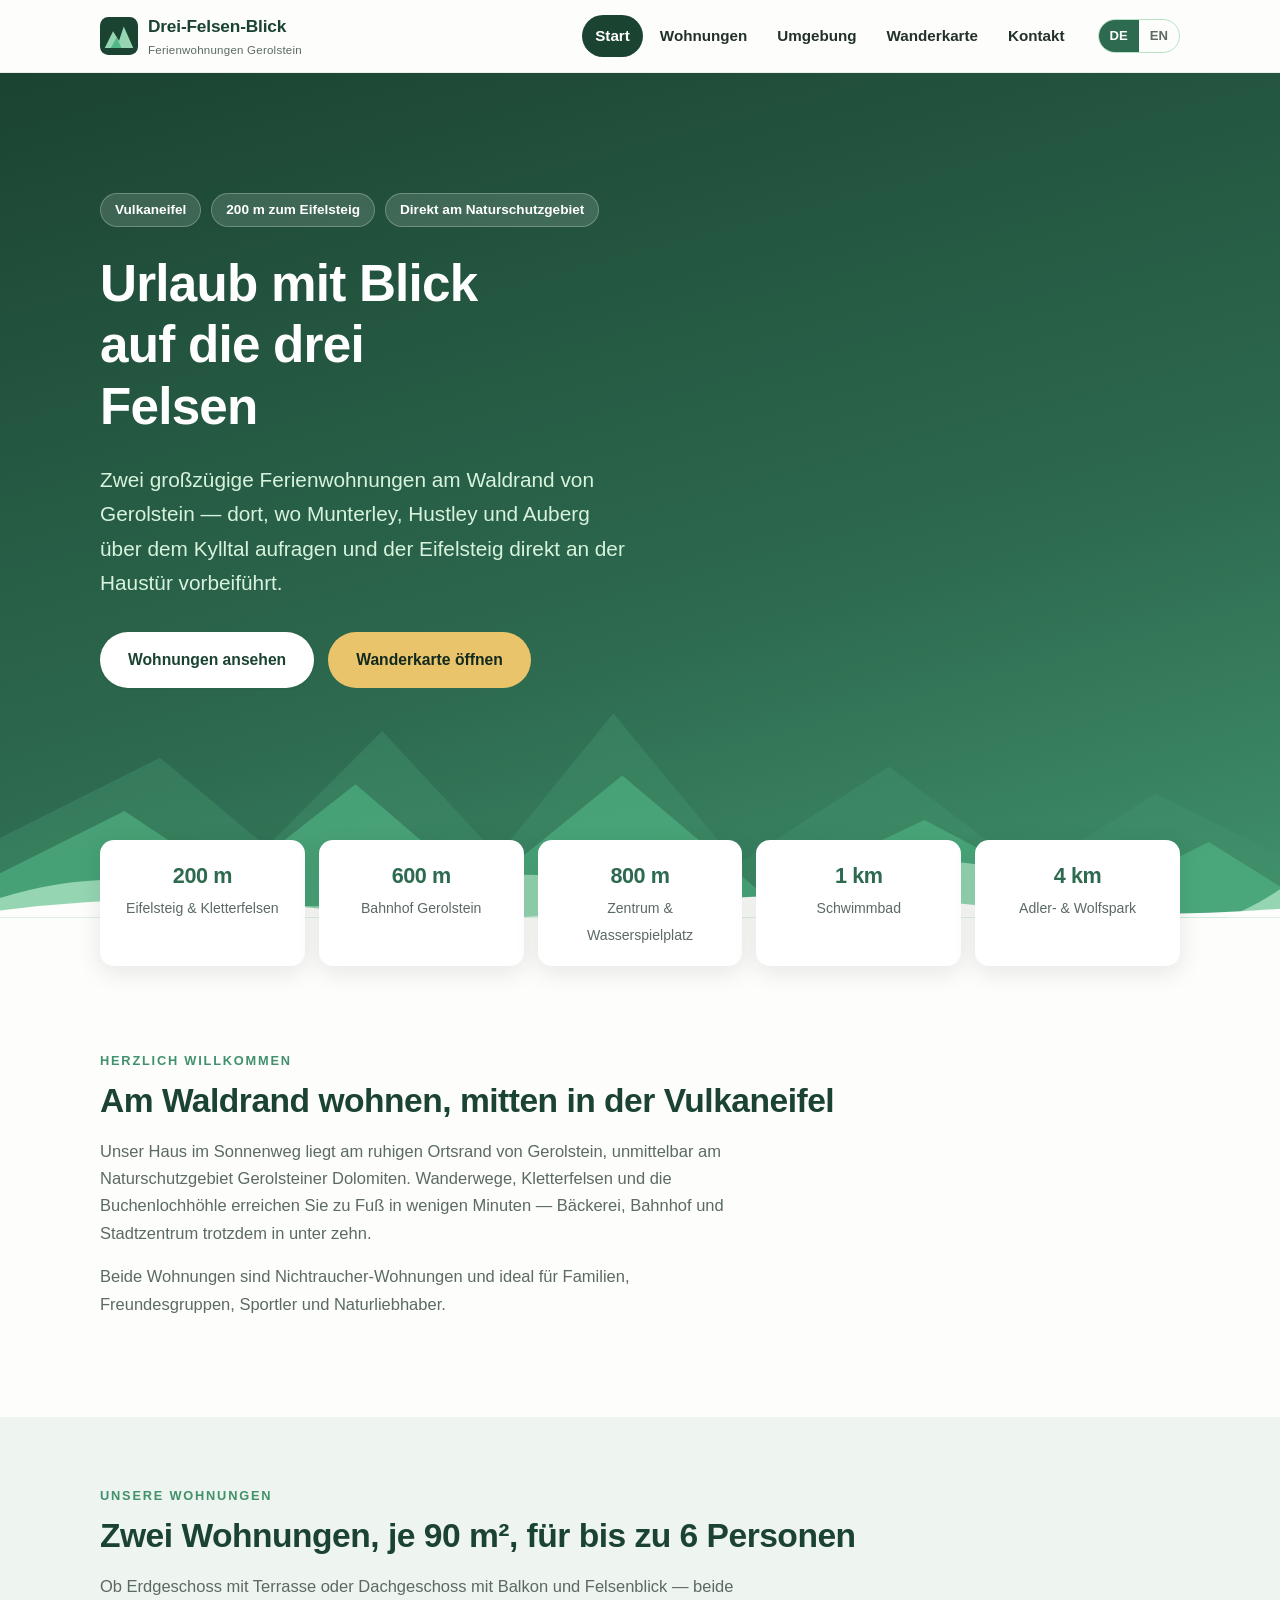
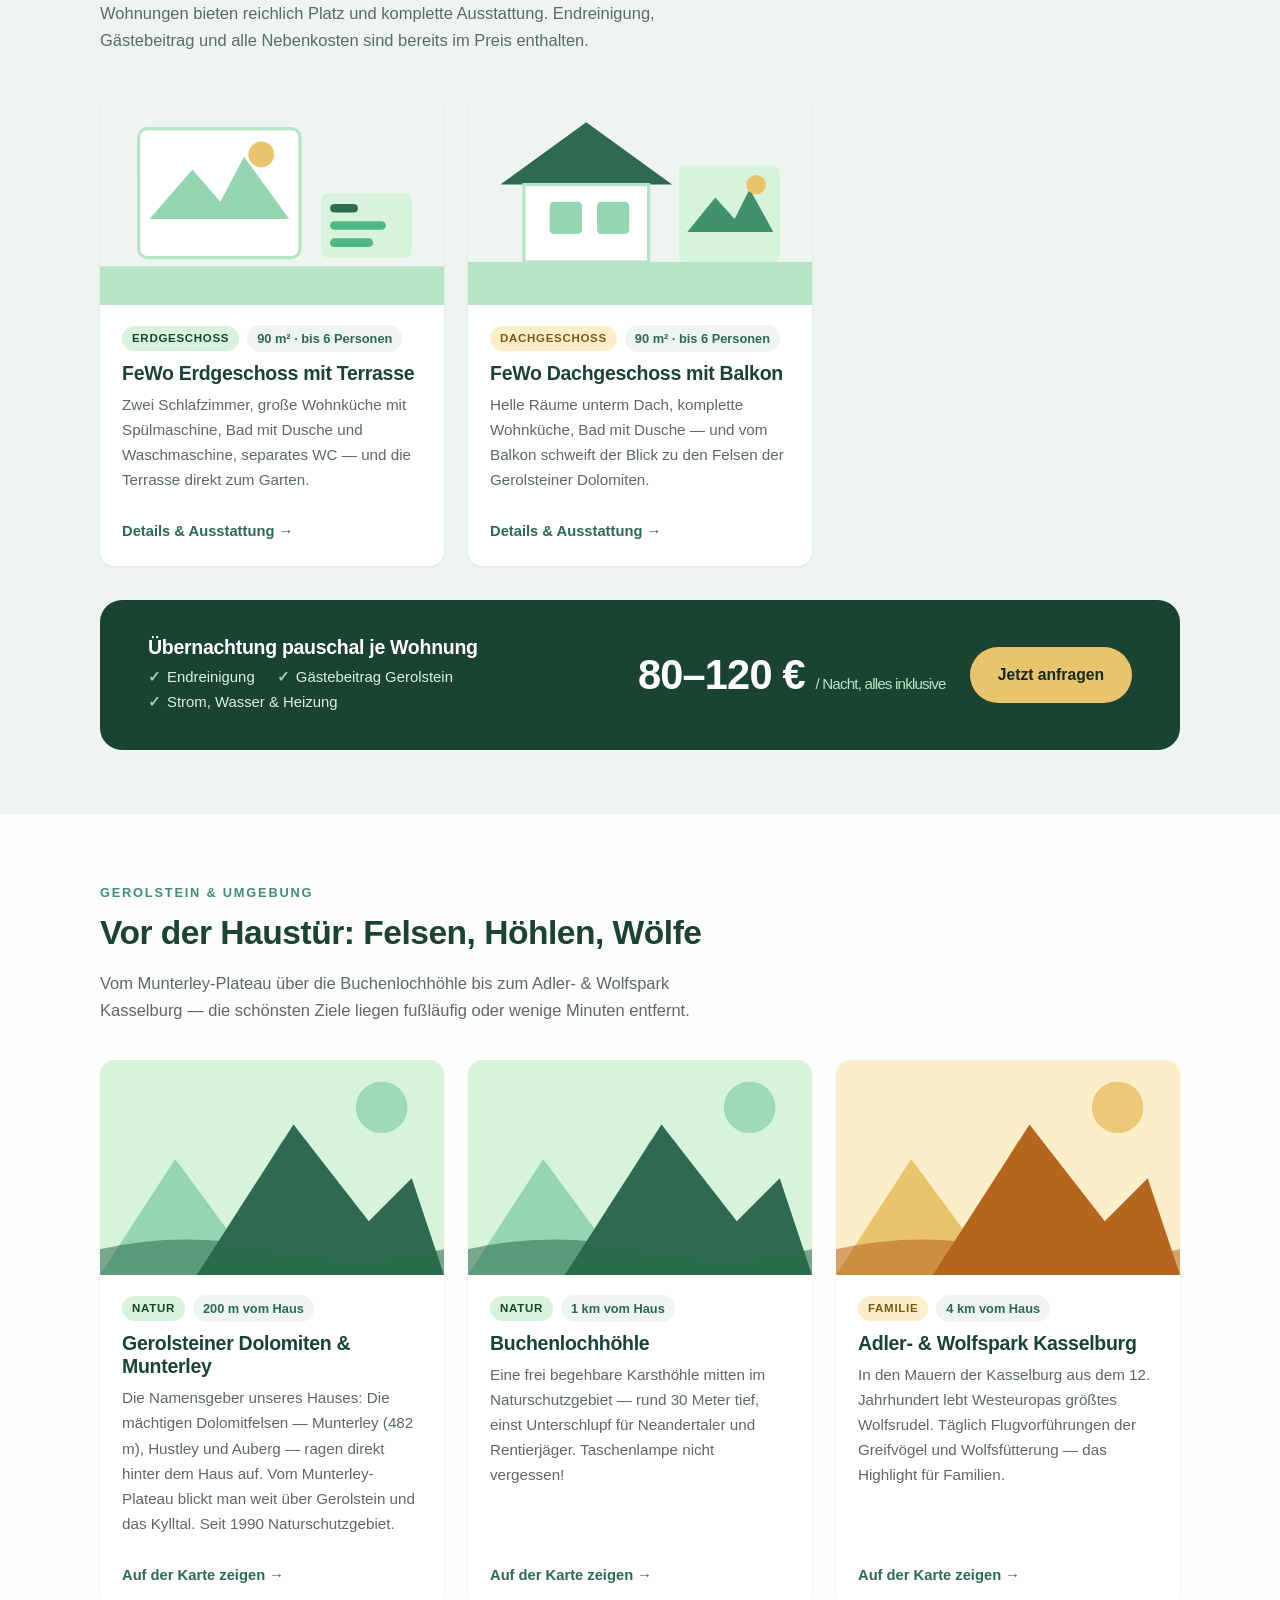
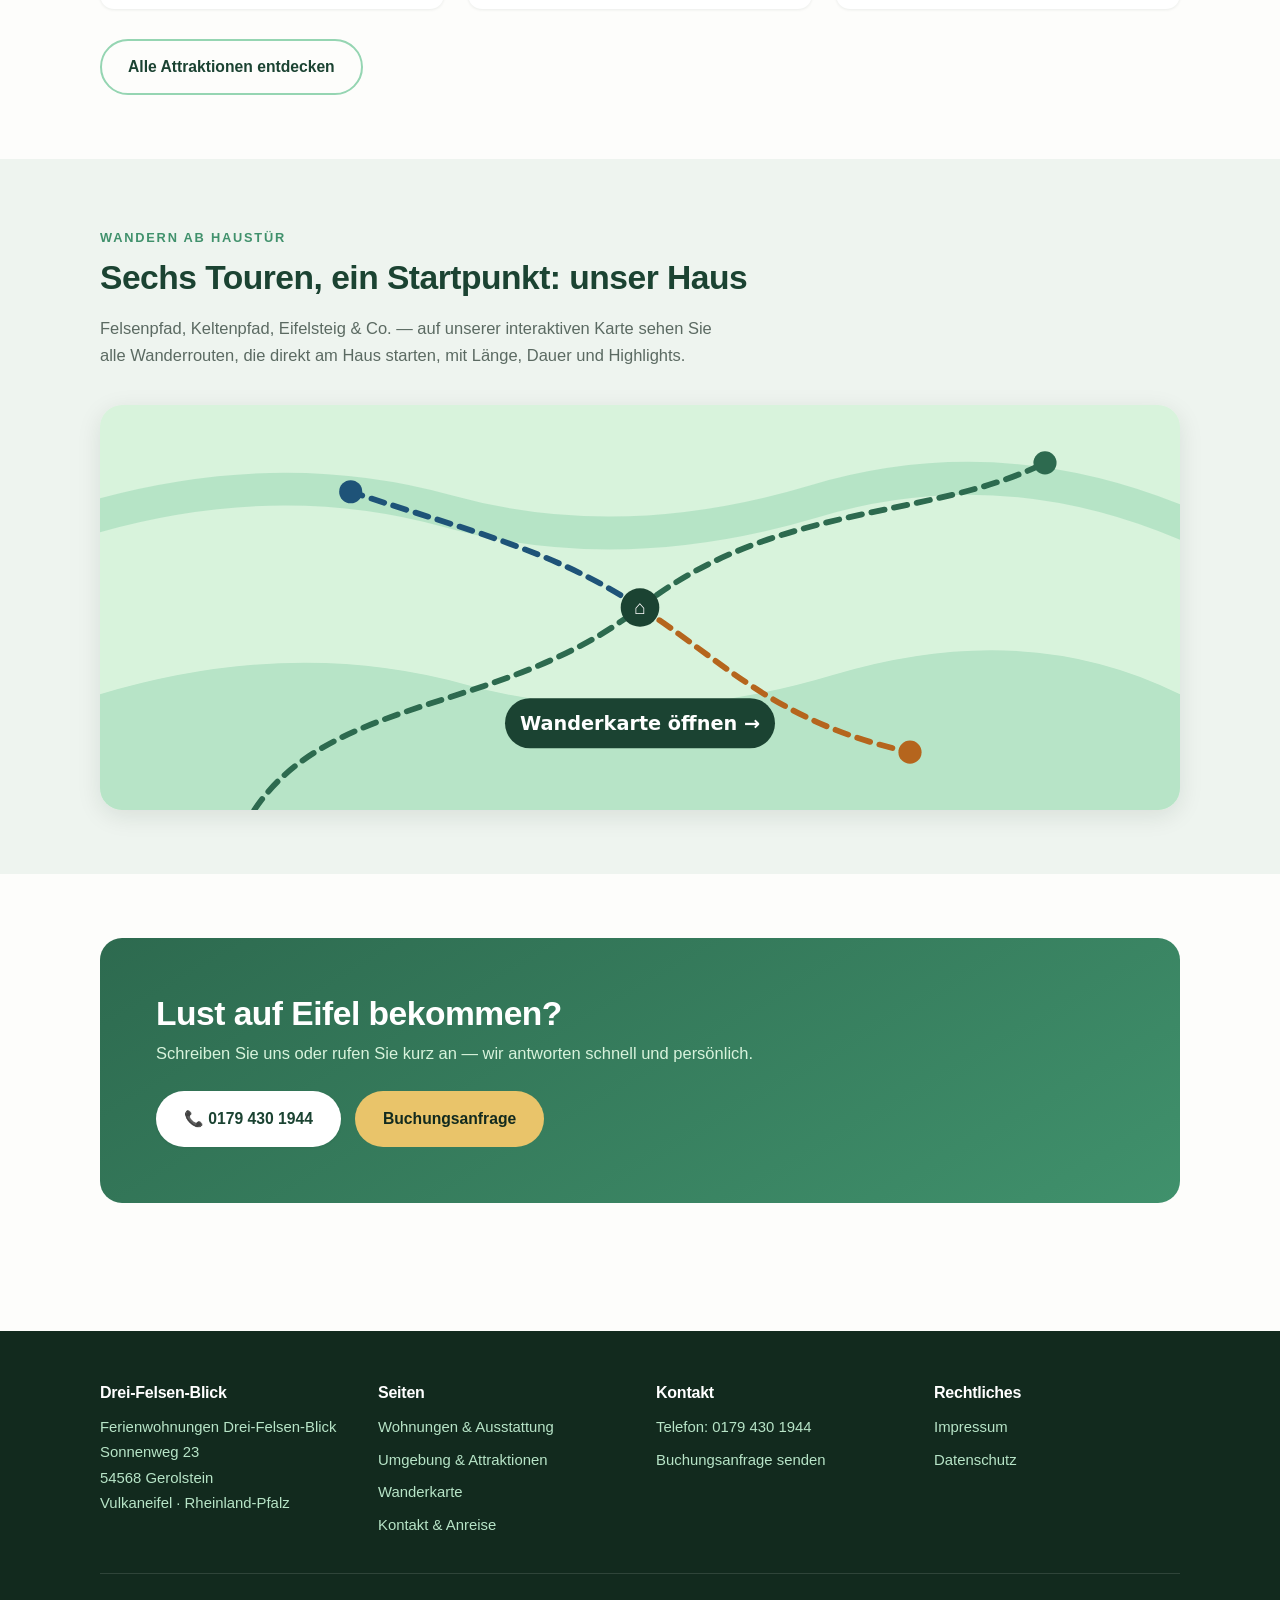
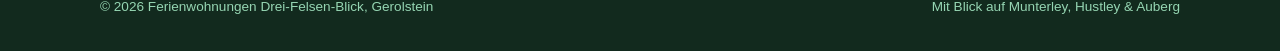
==== index.html @ bd25a384 "Redesign as bilingual green-themed static site with hiking map - Green nature design system (assets/" ====
<!DOCTYPE html>
<html lang="de">
<head>
<meta charset="utf-8">
<meta name="viewport" content="width=device-width, initial-scale=1">
<title>Drei-Felsen-Blick · Ferienwohnungen Gerolstein / Vulkaneifel</title>
<meta name="description" content="Zwei großzügige Ferienwohnungen (je 90 m², bis 6 Personen) am Waldrand von Gerolstein — direkt am Naturschutzgebiet Gerolsteiner Dolomiten, 200 m zum Eifelsteig.">
<link rel="alternate" hreflang="de" href="index.html">
<link rel="alternate" hreflang="en" href="en/index.html">
<link rel="icon" href="data:image/svg+xml,%3Csvg xmlns='http://www.w3.org/2000/svg' viewBox='0 0 32 32'%3E%3Crect width='32' height='32' rx='7' fill='%231b4332'/%3E%3Cpath d='M4 26 L11 12 L16 20 L20 8 L28 26 Z' fill='%2395d5b2'/%3E%3C/svg%3E">
<link rel="stylesheet" href="assets/css/style.css">
</head>
<body>
<a class="skip-link" href="#main">Zum Inhalt springen</a>

<header class="site-header">
  <div class="container header-inner">
    <a class="brand" href="index.html" aria-label="Drei-Felsen-Blick — Startseite">
      <svg viewBox="0 0 32 32" aria-hidden="true"><rect width="32" height="32" rx="7" fill="#1b4332"/><path d="M4 26 L11 12 L16 20 L20 8 L28 26 Z" fill="#95d5b2"/><path d="M9 26 L14 17 L18 26 Z" fill="#52b788"/></svg>
      <span>Drei-Felsen-Blick<small>Ferienwohnungen Gerolstein</small></span>
    </a>
    <button class="nav-toggle" aria-label="Menü öffnen" aria-expanded="false">
      <span></span><span></span><span></span>
    </button>
    <nav class="main-nav" aria-label="Hauptnavigation">
      <a href="index.html" class="active">Start</a>
      <a href="wohnungen.html">Wohnungen</a>
      <a href="umgebung.html">Umgebung</a>
      <a href="wanderkarte.html">Wanderkarte</a>
      <a href="kontakt.html">Kontakt</a>
    </nav>
    <div class="lang-switch" aria-label="Sprache wählen">
      <span class="current">DE</span>
      <a href="en/index.html" lang="en" hreflang="en">EN</a>
    </div>
  </div>
</header>

<main id="main">

  <!-- Hero -->
  <div class="hero">
    <div class="hero-inner">
      <div class="hero-badges">
        <span>Vulkaneifel</span>
        <span>200 m zum Eifelsteig</span>
        <span>Direkt am Naturschutzgebiet</span>
      </div>
      <h1>Urlaub mit Blick auf die drei Felsen</h1>
      <p class="tagline">Zwei großzügige Ferienwohnungen am Waldrand von Gerolstein — dort, wo Munterley, Hustley und Auberg über dem Kylltal aufragen und der Eifelsteig direkt an der Haustür vorbeiführt.</p>
      <div class="hero-cta">
        <a class="btn btn-light" href="wohnungen.html">Wohnungen ansehen</a>
        <a class="btn btn-sand" href="wanderkarte.html">Wanderkarte öffnen</a>
      </div>
    </div>
    <div class="hero-scenery" aria-hidden="true">
      <svg viewBox="0 0 1440 300" preserveAspectRatio="xMidYMax slice">
        <path d="M0 300 L0 210 L180 120 L300 220 L430 90 L560 230 L690 70 L830 240 L1000 130 L1160 250 L1300 160 L1440 230 L1440 300 Z" fill="#40916c" opacity="0.45"/>
        <path d="M0 300 L0 250 L140 180 L260 260 L400 150 L540 270 L700 140 L860 275 L1040 190 L1220 285 L1360 215 L1440 265 L1440 300 Z" fill="#52b788" opacity="0.6"/>
        <path d="M0 300 L0 278 Q120 240 240 272 T480 268 T720 275 T960 262 T1200 278 T1440 268 L1440 300 Z" fill="#95d5b2"/>
        <path d="M0 300 L0 292 Q180 268 360 290 T720 288 T1080 284 T1440 290 L1440 300 Z" fill="#fdfdfb"/>
      </svg>
    </div>
  </div>

  <!-- Entfernungen auf einen Blick -->
  <section style="padding-top:0;">
    <div class="container">
      <div class="distance-strip">
        <div class="tile"><strong>200 m</strong><span>Eifelsteig &amp; Kletterfelsen</span></div>
        <div class="tile"><strong>600 m</strong><span>Bahnhof Gerolstein</span></div>
        <div class="tile"><strong>800 m</strong><span>Zentrum &amp; Wasserspielplatz</span></div>
        <div class="tile"><strong>1 km</strong><span>Schwimmbad</span></div>
        <div class="tile"><strong>4 km</strong><span>Adler- &amp; Wolfspark</span></div>
      </div>
    </div>
  </section>

  <!-- Willkommen -->
  <section style="padding-top:16px;">
    <div class="container">
      <span class="eyebrow">Herzlich willkommen</span>
      <h2>Am Waldrand wohnen, mitten in der Vulkaneifel</h2>
      <div class="section-intro">
        <p>Unser Haus im Sonnenweg liegt am ruhigen Ortsrand von Gerolstein, unmittelbar am Naturschutzgebiet Gerolsteiner Dolomiten. Wanderwege, Kletterfelsen und die Buchenlochhöhle erreichen Sie zu Fuß in wenigen Minuten — Bäckerei, Bahnhof und Stadtzentrum trotzdem in unter zehn.</p>
        <p>Beide Wohnungen sind Nichtraucher-Wohnungen und ideal für Familien, Freundesgruppen, Sportler und Naturliebhaber.</p>
      </div>
    </div>
  </section>

  <!-- Wohnungen Teaser -->
  <section class="alt-bg">
    <div class="container">
      <span class="eyebrow">Unsere Wohnungen</span>
      <h2>Zwei Wohnungen, je 90 m², für bis zu 6 Personen</h2>
      <p class="section-intro">Ob Erdgeschoss mit Terrasse oder Dachgeschoss mit Balkon und Felsenblick — beide Wohnungen bieten reichlich Platz und komplette Ausstattung. Endreinigung, Gästebeitrag und alle Nebenkosten sind bereits im Preis enthalten.</p>
      <div class="card-grid" style="grid-template-columns:repeat(auto-fill,minmax(320px,1fr));">
        <article class="card">
          <div class="card-media">
            <svg viewBox="0 0 320 200" aria-label="Illustration: Wohnung im Erdgeschoss mit Terrasse" role="img" preserveAspectRatio="xMidYMid slice">
              <rect width="320" height="200" fill="#eef4ef"/>
              <rect x="36" y="36" width="150" height="120" rx="8" fill="#fff" stroke="#b7e4c7" stroke-width="3"/>
              <path d="M46 120 L86 74 L112 104 L134 62 L176 120 Z" fill="#95d5b2"/>
              <circle cx="150" cy="60" r="12" fill="#e9c46a"/>
              <rect x="206" y="96" width="84" height="60" rx="6" fill="#d8f3dc"/>
              <rect x="214" y="106" width="26" height="8" rx="4" fill="#2d6a4f"/>
              <rect x="214" y="122" width="52" height="8" rx="4" fill="#52b788"/>
              <rect x="214" y="138" width="40" height="8" rx="4" fill="#52b788"/>
              <rect x="0" y="164" width="320" height="36" fill="#b7e4c7"/>
            </svg>
          </div>
          <div class="card-body">
            <div class="card-meta"><span class="badge natur">Erdgeschoss</span><span class="distance-tag">90 m² · bis 6 Personen</span></div>
            <h3>FeWo Erdgeschoss mit Terrasse</h3>
            <p>Zwei Schlafzimmer, große Wohnküche mit Spülmaschine, Bad mit Dusche und Waschmaschine, separates WC — und die Terrasse direkt zum Garten.</p>
            <a class="card-link" href="wohnungen.html#erdgeschoss">Details &amp; Ausstattung</a>
          </div>
        </article>
        <article class="card">
          <div class="card-media">
            <svg viewBox="0 0 320 200" aria-label="Illustration: Wohnung im Dachgeschoss mit Balkon" role="img" preserveAspectRatio="xMidYMid slice">
              <rect width="320" height="200" fill="#eef4ef"/>
              <path d="M30 88 L110 30 L190 88 Z" fill="#2d6a4f"/>
              <rect x="52" y="88" width="116" height="72" fill="#fff" stroke="#b7e4c7" stroke-width="3"/>
              <rect x="76" y="104" width="30" height="30" rx="4" fill="#95d5b2"/>
              <rect x="120" y="104" width="30" height="30" rx="4" fill="#95d5b2"/>
              <rect x="196" y="70" width="94" height="90" rx="6" fill="#d8f3dc"/>
              <path d="M204 132 L230 100 L248 120 L262 92 L284 132 Z" fill="#40916c"/>
              <circle cx="268" cy="88" r="9" fill="#e9c46a"/>
              <rect x="0" y="160" width="320" height="40" fill="#b7e4c7"/>
            </svg>
          </div>
          <div class="card-body">
            <div class="card-meta"><span class="badge familie">Dachgeschoss</span><span class="distance-tag">90 m² · bis 6 Personen</span></div>
            <h3>FeWo Dachgeschoss mit Balkon</h3>
            <p>Helle Räume unterm Dach, komplette Wohnküche, Bad mit Dusche — und vom Balkon schweift der Blick zu den Felsen der Gerolsteiner Dolomiten.</p>
            <a class="card-link" href="wohnungen.html#dachgeschoss">Details &amp; Ausstattung</a>
          </div>
        </article>
      </div>
      <div style="margin-top:34px;">
        <div class="price-box">
          <div>
            <h3>Übernachtung pauschal je Wohnung</h3>
            <ul>
              <li>Endreinigung</li>
              <li>Gästebeitrag Gerolstein</li>
              <li>Strom, Wasser &amp; Heizung</li>
            </ul>
          </div>
          <div class="price">80–120&nbsp;€ <small>/ Nacht, alles inklusive</small></div>
          <a class="btn btn-sand" href="kontakt.html">Jetzt anfragen</a>
        </div>
      </div>
    </div>
  </section>

  <!-- Attraktionen Teaser -->
  <section>
    <div class="container">
      <span class="eyebrow">Gerolstein &amp; Umgebung</span>
      <h2>Vor der Haustür: Felsen, Höhlen, Wölfe</h2>
      <p class="section-intro">Vom Munterley-Plateau über die Buchenlochhöhle bis zum Adler- &amp; Wolfspark Kasselburg — die schönsten Ziele liegen fußläufig oder wenige Minuten entfernt.</p>
      <div id="attraction-teaser"></div>
      <div style="margin-top:30px;">
        <a class="btn btn-outline" href="umgebung.html">Alle Attraktionen entdecken</a>
      </div>
    </div>
  </section>

  <!-- Wanderkarten Teaser -->
  <section class="alt-bg">
    <div class="container">
      <span class="eyebrow">Wandern ab Haustür</span>
      <h2>Sechs Touren, ein Startpunkt: unser Haus</h2>
      <p class="section-intro">Felsenpfad, Keltenpfad, Eifelsteig &amp; Co. — auf unserer interaktiven Karte sehen Sie alle Wanderrouten, die direkt am Haus starten, mit Länge, Dauer und Highlights.</p>
      <a class="map-teaser" href="wanderkarte.html" aria-label="Interaktive Wanderkarte öffnen">
        <svg viewBox="0 0 1120 420" role="img" aria-label="Stilisierte Wanderkarte" preserveAspectRatio="xMidYMid slice">
          <rect width="1120" height="420" fill="#d8f3dc"/>
          <path d="M0 300 Q200 240 380 290 T760 280 T1120 300 L1120 420 L0 420 Z" fill="#b7e4c7"/>
          <path d="M-20 120 Q180 60 360 110 T740 100 T1140 130" fill="none" stroke="#95d5b2" stroke-width="34" opacity="0.5"/>
          <path d="M160 420 C 240 300, 420 320, 560 210 S 860 120, 980 60" fill="none" stroke="#2d6a4f" stroke-width="6" stroke-dasharray="14 10" stroke-linecap="round"/>
          <path d="M560 210 C 640 260, 700 330, 840 360" fill="none" stroke="#b5651d" stroke-width="6" stroke-dasharray="14 10" stroke-linecap="round"/>
          <path d="M560 210 C 470 150, 380 130, 260 90" fill="none" stroke="#1e5378" stroke-width="6" stroke-dasharray="14 10" stroke-linecap="round"/>
          <circle cx="560" cy="210" r="20" fill="#1b4332"/>
          <text x="560" y="217" text-anchor="middle" font-size="20" fill="#fff">⌂</text>
          <circle cx="980" cy="60" r="12" fill="#2d6a4f"/>
          <circle cx="840" cy="360" r="12" fill="#b5651d"/>
          <circle cx="260" cy="90" r="12" fill="#1e5378"/>
          <g transform="translate(560,330)">
            <rect x="-140" y="-26" width="280" height="52" rx="26" fill="#1b4332"/>
            <text x="0" y="7" text-anchor="middle" font-size="20" font-weight="700" fill="#fff" font-family="system-ui, sans-serif">Wanderkarte öffnen →</text>
          </g>
        </svg>
      </a>
    </div>
  </section>

  <!-- Kontakt CTA -->
  <section>
    <div class="container">
      <div class="cta-band">
        <div>
          <h2>Lust auf Eifel bekommen?</h2>
          <p>Schreiben Sie uns oder rufen Sie kurz an — wir antworten schnell und persönlich.</p>
        </div>
        <div style="display:flex;gap:14px;flex-wrap:wrap;">
          <a class="btn btn-light" href="tel:+491794301944">📞 0179 430 1944</a>
          <a class="btn btn-sand" href="kontakt.html">Buchungsanfrage</a>
        </div>
      </div>
    </div>
  </section>

</main>

<footer class="site-footer">
  <div class="container">
    <div class="footer-grid">
      <div>
        <h4>Drei-Felsen-Blick</h4>
        <address>
          Ferienwohnungen Drei-Felsen-Blick<br>
          Sonnenweg 23<br>
          54568 Gerolstein<br>
          Vulkaneifel · Rheinland-Pfalz
        </address>
      </div>
      <div>
        <h4>Seiten</h4>
        <ul>
          <li><a href="wohnungen.html">Wohnungen &amp; Ausstattung</a></li>
          <li><a href="umgebung.html">Umgebung &amp; Attraktionen</a></li>
          <li><a href="wanderkarte.html">Wanderkarte</a></li>
          <li><a href="kontakt.html">Kontakt &amp; Anreise</a></li>
        </ul>
      </div>
      <div>
        <h4>Kontakt</h4>
        <ul>
          <li><a href="tel:+491794301944">Telefon: 0179 430 1944</a></li>
          <li><a href="kontakt.html">Buchungsanfrage senden</a></li>
        </ul>
      </div>
      <div>
        <h4>Rechtliches</h4>
        <ul>
          <li><a href="impressum.html">Impressum</a></li>
          <li><a href="datenschutz.html">Datenschutz</a></li>
        </ul>
      </div>
    </div>
    <div class="footer-bottom">
      <span>© <span data-year>2026</span> Ferienwohnungen Drei-Felsen-Blick, Gerolstein</span>
      <span>Mit Blick auf Munterley, Hustley &amp; Auberg</span>
    </div>
  </div>
</footer>

<script src="assets/js/data.js"></script>
<script src="assets/js/main.js"></script>
<script>
  renderAttractions("attraction-teaser", "wanderkarte.html", ["dolomiten", "kasselburg", "buchenloch"], false);
</script>
</body>
</html>
---- assets/css/style.css ----
/* ==========================================================================
   Drei-Felsen-Blick — Design System
   Green nature theme · no external fonts · mobile-first
   ========================================================================== */

:root {
  /* Farbwelt */
  --forest-950: #122a1e;
  --forest-900: #1b4332;
  --forest-700: #2d6a4f;
  --forest-600: #40916c;
  --forest-500: #52b788;
  --forest-300: #95d5b2;
  --forest-200: #b7e4c7;
  --forest-100: #d8f3dc;
  --sage-50:   #f3f7f4;
  --sage-100:  #eef4ef;
  --sand-400:  #e9c46a;
  --sand-500:  #d4a941;
  --stone-700: #4a5450;
  --stone-500: #6b7671;
  --paper:     #fdfdfb;

  --text:       #22312a;
  --text-muted: #5b6a62;

  --font-sans: -apple-system, BlinkMacSystemFont, "Segoe UI", Roboto,
               "Helvetica Neue", Arial, sans-serif;

  --radius-s: 8px;
  --radius-m: 14px;
  --radius-l: 22px;

  --shadow-s: 0 1px 3px rgba(18, 42, 30, 0.08);
  --shadow-m: 0 6px 24px rgba(18, 42, 30, 0.10);
  --shadow-l: 0 16px 48px rgba(18, 42, 30, 0.16);

  --container: 1120px;
  --header-h: 72px;
}

/* --------------------------------------------------------------------------
   Reset & Basis
   -------------------------------------------------------------------------- */
*, *::before, *::after { box-sizing: border-box; }

html { scroll-behavior: smooth; scroll-padding-top: calc(var(--header-h) + 16px); }

body {
  margin: 0;
  font-family: var(--font-sans);
  font-size: 16.5px;
  line-height: 1.65;
  color: var(--text);
  background: var(--paper);
  -webkit-font-smoothing: antialiased;
}

img, svg { max-width: 100%; display: block; }

h1, h2, h3, h4 {
  line-height: 1.2;
  color: var(--forest-900);
  margin: 0 0 0.5em;
  letter-spacing: -0.015em;
}
h1 { font-size: clamp(2rem, 5vw, 3.2rem); }
h2 { font-size: clamp(1.5rem, 3.4vw, 2.1rem); }
h3 { font-size: 1.22rem; }

p { margin: 0 0 1em; }
a { color: var(--forest-700); }
a:hover { color: var(--forest-600); }

.container {
  max-width: var(--container);
  margin: 0 auto;
  padding: 0 20px;
}

section { padding: 64px 0; }

.section-intro {
  max-width: 640px;
  color: var(--text-muted);
  margin-bottom: 2.2rem;
}

.eyebrow {
  display: inline-block;
  font-size: 0.8rem;
  font-weight: 700;
  letter-spacing: 0.14em;
  text-transform: uppercase;
  color: var(--forest-600);
  margin-bottom: 0.6rem;
}

.alt-bg { background: var(--sage-100); }

/* --------------------------------------------------------------------------
   Header & Navigation
   -------------------------------------------------------------------------- */
.site-header {
  position: sticky;
  top: 0;
  z-index: 1100;
  background: rgba(253, 253, 251, 0.92);
  backdrop-filter: blur(10px);
  border-bottom: 1px solid rgba(27, 67, 50, 0.08);
}

.header-inner {
  height: var(--header-h);
  display: flex;
  align-items: center;
  gap: 20px;
}

.brand {
  display: flex;
  align-items: center;
  gap: 10px;
  text-decoration: none;
  color: var(--forest-900);
  font-weight: 800;
  font-size: 1.08rem;
  letter-spacing: -0.01em;
  margin-right: auto;
  white-space: nowrap;
}
.brand svg { width: 38px; height: 38px; flex: none; }
.brand small {
  display: block;
  font-weight: 500;
  font-size: 0.72rem;
  color: var(--text-muted);
  letter-spacing: 0.02em;
}

.main-nav { display: flex; align-items: center; gap: 4px; }
.main-nav a {
  text-decoration: none;
  color: var(--text);
  font-weight: 600;
  font-size: 0.95rem;
  padding: 8px 13px;
  border-radius: 999px;
  transition: background 0.15s ease, color 0.15s ease;
}
.main-nav a:hover { background: var(--forest-100); color: var(--forest-900); }
.main-nav a.active { background: var(--forest-900); color: #fff; }

.lang-switch {
  display: flex;
  align-items: center;
  border: 1.5px solid var(--forest-200);
  border-radius: 999px;
  overflow: hidden;
  flex: none;
}
.lang-switch a, .lang-switch span {
  padding: 5px 11px;
  font-size: 0.82rem;
  font-weight: 700;
  text-decoration: none;
  color: var(--text-muted);
}
.lang-switch .current { background: var(--forest-700); color: #fff; }

.nav-toggle {
  display: none;
  background: none;
  border: 0;
  padding: 10px;
  cursor: pointer;
}
.nav-toggle span {
  display: block;
  width: 24px;
  height: 2.5px;
  border-radius: 2px;
  background: var(--forest-900);
  margin: 5px 0;
  transition: transform 0.2s ease, opacity 0.2s ease;
}

@media (max-width: 900px) {
  .nav-toggle { display: block; }
  .main-nav {
    position: absolute;
    top: var(--header-h);
    left: 0;
    right: 0;
    flex-direction: column;
    align-items: stretch;
    background: var(--paper);
    border-bottom: 1px solid rgba(27, 67, 50, 0.1);
    box-shadow: var(--shadow-m);
    padding: 12px 20px 18px;
    display: none;
  }
  .main-nav.open { display: flex; }
  .main-nav a { padding: 12px 14px; border-radius: var(--radius-s); }
  body.nav-open .nav-toggle span:nth-child(1) { transform: translateY(7.5px) rotate(45deg); }
  body.nav-open .nav-toggle span:nth-child(2) { opacity: 0; }
  body.nav-open .nav-toggle span:nth-child(3) { transform: translateY(-7.5px) rotate(-45deg); }
}

@media (max-width: 480px) {
  .header-inner { gap: 10px; }
  .brand small { display: none; }
}

/* --------------------------------------------------------------------------
   Buttons
   -------------------------------------------------------------------------- */
.btn {
  display: inline-flex;
  align-items: center;
  gap: 8px;
  padding: 13px 26px;
  border-radius: 999px;
  font-weight: 700;
  font-size: 0.98rem;
  text-decoration: none;
  border: 2px solid transparent;
  cursor: pointer;
  transition: transform 0.12s ease, box-shadow 0.12s ease, background 0.15s ease;
}
.btn:hover { transform: translateY(-1px); }

.btn-primary { background: var(--forest-700); color: #fff; box-shadow: var(--shadow-s); }
.btn-primary:hover { background: var(--forest-600); color: #fff; box-shadow: var(--shadow-m); }

.btn-light { background: #fff; color: var(--forest-900); box-shadow: var(--shadow-s); }
.btn-light:hover { color: var(--forest-700); box-shadow: var(--shadow-m); }

.btn-outline { border-color: var(--forest-300); color: var(--forest-900); background: transparent; }
.btn-outline:hover { background: var(--forest-100); color: var(--forest-900); }

.btn-sand { background: var(--sand-400); color: var(--forest-950); }
.btn-sand:hover { background: var(--sand-500); color: var(--forest-950); }

/* --------------------------------------------------------------------------
   Hero
   -------------------------------------------------------------------------- */
.hero {
  position: relative;
  color: #fff;
  background: linear-gradient(165deg, var(--forest-900) 0%, var(--forest-700) 62%, var(--forest-600) 100%);
  overflow: hidden;
  padding: 0;
}
.hero-inner {
  position: relative;
  z-index: 2;
  padding: clamp(64px, 10vw, 120px) 20px clamp(150px, 20vw, 230px);
  max-width: var(--container);
  margin: 0 auto;
}
.hero h1 { color: #fff; max-width: 15ch; }
.hero .tagline {
  font-size: clamp(1.05rem, 2vw, 1.3rem);
  max-width: 46ch;
  color: var(--forest-100);
  margin-bottom: 2rem;
}
.hero-cta { display: flex; flex-wrap: wrap; gap: 14px; }
.hero-scenery {
  position: absolute;
  inset: auto 0 0 0;
  z-index: 1;
  pointer-events: none;
}
.hero-scenery svg { width: 100%; height: auto; display: block; }

.hero-badges {
  display: flex;
  flex-wrap: wrap;
  gap: 10px;
  margin-bottom: 1.6rem;
}
.hero-badges span {
  background: rgba(255, 255, 255, 0.14);
  border: 1px solid rgba(255, 255, 255, 0.25);
  padding: 5px 14px;
  border-radius: 999px;
  font-size: 0.85rem;
  font-weight: 600;
}

/* Kompakter Seitenkopf für Unterseiten */
.page-hero {
  background: linear-gradient(160deg, var(--forest-900), var(--forest-700));
  color: #fff;
  padding: 56px 0 48px;
}
.page-hero h1 { color: #fff; margin-bottom: 0.3em; }
.page-hero p { color: var(--forest-100); max-width: 60ch; margin: 0; }

/* --------------------------------------------------------------------------
   Distanz-Leiste ("Alles in der Nähe")
   -------------------------------------------------------------------------- */
.distance-strip {
  display: grid;
  grid-template-columns: repeat(auto-fit, minmax(150px, 1fr));
  gap: 14px;
  margin-top: -78px;
  position: relative;
  z-index: 3;
}
.distance-strip .tile {
  background: #fff;
  border-radius: var(--radius-m);
  box-shadow: var(--shadow-m);
  padding: 18px 16px;
  text-align: center;
}
.distance-strip .tile strong {
  display: block;
  font-size: 1.35rem;
  color: var(--forest-700);
  letter-spacing: -0.02em;
}
.distance-strip .tile span { font-size: 0.88rem; color: var(--text-muted); }

/* --------------------------------------------------------------------------
   Karten / Grids
   -------------------------------------------------------------------------- */
.card-grid {
  display: grid;
  gap: 24px;
  grid-template-columns: repeat(auto-fill, minmax(300px, 1fr));
}

.card {
  background: #fff;
  border-radius: var(--radius-m);
  box-shadow: var(--shadow-s);
  overflow: hidden;
  display: flex;
  flex-direction: column;
  transition: transform 0.15s ease, box-shadow 0.15s ease;
}
.card:hover { transform: translateY(-3px); box-shadow: var(--shadow-m); }

.card-media { aspect-ratio: 16 / 10; position: relative; overflow: hidden; }
.card-media svg, .card-media img { width: 100%; height: 100%; object-fit: cover; }

.card-body { padding: 20px 22px 22px; display: flex; flex-direction: column; flex: 1; }
.card-body h3 { margin-bottom: 0.35em; }
.card-body p { color: var(--text-muted); font-size: 0.95rem; flex: 1; }

.card-meta {
  display: flex;
  flex-wrap: wrap;
  gap: 8px;
  margin-bottom: 10px;
  align-items: center;
}

.badge {
  display: inline-block;
  font-size: 0.72rem;
  font-weight: 700;
  letter-spacing: 0.06em;
  text-transform: uppercase;
  padding: 3px 10px;
  border-radius: 999px;
  background: var(--forest-100);
  color: var(--forest-900);
}
.badge.natur   { background: var(--forest-100); color: var(--forest-900); }
.badge.familie { background: #fdeeca; color: #7a5a12; }
.badge.kultur  { background: #e6e2f5; color: #453a78; }
.badge.aktiv   { background: #dcecf7; color: #1e5378; }

.distance-tag {
  font-size: 0.8rem;
  font-weight: 600;
  color: var(--forest-700);
  background: var(--sage-100);
  padding: 3px 10px;
  border-radius: 999px;
  white-space: nowrap;
}

.card-link {
  font-weight: 700;
  font-size: 0.92rem;
  text-decoration: none;
  margin-top: 12px;
}
.card-link::after { content: " →"; }

/* Filter-Pillen (Umgebung) */
.filter-bar { display: flex; flex-wrap: wrap; gap: 10px; margin-bottom: 28px; }
.filter-bar button {
  border: 1.5px solid var(--forest-200);
  background: #fff;
  color: var(--forest-900);
  font-weight: 600;
  font-size: 0.9rem;
  font-family: inherit;
  padding: 8px 18px;
  border-radius: 999px;
  cursor: pointer;
  transition: background 0.15s ease;
}
.filter-bar button:hover { background: var(--forest-100); }
.filter-bar button.active { background: var(--forest-900); border-color: var(--forest-900); color: #fff; }

/* --------------------------------------------------------------------------
   Wohnungen
   -------------------------------------------------------------------------- */
.apartment {
  display: grid;
  gap: 36px;
  align-items: start;
  grid-template-columns: 1fr;
}
@media (min-width: 880px) {
  .apartment { grid-template-columns: 1.05fr 0.95fr; }
  .apartment.flip > .apartment-media { order: 2; }
}
.apartment-media {
  border-radius: var(--radius-l);
  overflow: hidden;
  box-shadow: var(--shadow-m);
}
.apartment-media svg, .apartment-media img { width: 100%; height: auto; }

.facts-row { display: flex; flex-wrap: wrap; gap: 10px; margin: 14px 0 20px; }
.facts-row span {
  background: var(--sage-100);
  border-radius: 999px;
  padding: 6px 15px;
  font-size: 0.88rem;
  font-weight: 600;
  color: var(--forest-900);
}

.amenities {
  list-style: none;
  margin: 0 0 22px;
  padding: 0;
  display: grid;
  gap: 9px 20px;
  grid-template-columns: repeat(auto-fit, minmax(215px, 1fr));
}
.amenities li { display: flex; gap: 10px; align-items: baseline; font-size: 0.96rem; }
.amenities li::before {
  content: "✓";
  color: var(--forest-600);
  font-weight: 800;
  flex: none;
}

/* Preisbox */
.price-box {
  background: var(--forest-900);
  color: #fff;
  border-radius: var(--radius-l);
  padding: 36px clamp(24px, 4vw, 48px);
  display: grid;
  gap: 24px;
  align-items: center;
}
@media (min-width: 780px) { .price-box { grid-template-columns: auto 1fr auto; } }
.price-box h3 { color: #fff; margin: 0; }
.price-box .price {
  font-size: clamp(1.9rem, 4vw, 2.6rem);
  font-weight: 800;
  letter-spacing: -0.02em;
  white-space: nowrap;
}
.price-box .price small { font-size: 0.95rem; font-weight: 500; color: var(--forest-200); }
.price-box ul { margin: 6px 0 0; padding: 0; list-style: none; color: var(--forest-100); font-size: 0.93rem; }
.price-box ul li { display: inline-flex; align-items: baseline; gap: 6px; margin-right: 18px; }
.price-box ul li::before { content: "✓"; color: var(--forest-300); font-weight: 800; }

/* Galerie */
.gallery-grid {
  display: grid;
  gap: 14px;
  grid-template-columns: repeat(auto-fill, minmax(220px, 1fr));
}
.gallery-grid figure {
  margin: 0;
  border-radius: var(--radius-m);
  overflow: hidden;
  box-shadow: var(--shadow-s);
  background: #fff;
}
.gallery-grid figure > * { aspect-ratio: 4 / 3; width: 100%; object-fit: cover; }
.gallery-grid figcaption {
  aspect-ratio: auto;
  font-size: 0.82rem;
  color: var(--text-muted);
  padding: 8px 12px 10px;
}

/* --------------------------------------------------------------------------
   Wanderkarte
   -------------------------------------------------------------------------- */
.map-layout {
  display: grid;
  gap: 22px;
  grid-template-columns: 1fr;
}
@media (min-width: 1000px) {
  .map-layout { grid-template-columns: 360px 1fr; align-items: start; }
  .map-stage { position: sticky; top: calc(var(--header-h) + 16px); }
}

.map-stage {
  border-radius: var(--radius-l);
  overflow: hidden;
  box-shadow: var(--shadow-m);
  background: var(--forest-100);
}
#map { height: min(72vh, 680px); min-height: 420px; width: 100%; }

.map-note {
  font-size: 0.82rem;
  color: var(--text-muted);
  padding: 10px 16px;
  background: #fff;
  border-top: 1px solid var(--sage-100);
}

.route-list { display: flex; flex-direction: column; gap: 12px; }

.route-card {
  background: #fff;
  border: 1.5px solid transparent;
  border-radius: var(--radius-m);
  box-shadow: var(--shadow-s);
  padding: 16px 18px;
  cursor: pointer;
  transition: border-color 0.15s ease, box-shadow 0.15s ease;
}
.route-card:hover { box-shadow: var(--shadow-m); }
.route-card.active { border-color: var(--route-color, var(--forest-600)); }

.route-card-head { display: flex; align-items: center; gap: 10px; }
.route-swatch {
  width: 14px; height: 14px;
  border-radius: 4px;
  flex: none;
  background: var(--route-color, var(--forest-600));
}
.route-card-head h3 { margin: 0; font-size: 1.02rem; flex: 1; }
.route-card-head input { width: 18px; height: 18px; accent-color: var(--forest-700); cursor: pointer; }

.route-stats {
  display: flex;
  flex-wrap: wrap;
  gap: 6px 14px;
  font-size: 0.82rem;
  font-weight: 600;
  color: var(--text-muted);
  margin: 8px 0 6px;
}
.route-card p { font-size: 0.88rem; color: var(--text-muted); margin: 0; }
.route-card .route-gpx { font-size: 0.82rem; font-weight: 700; }

.difficulty { display: inline-block; padding: 1px 9px; border-radius: 999px; font-size: 0.75rem; }
.difficulty.leicht  { background: var(--forest-100); color: var(--forest-900); }
.difficulty.mittel  { background: #fdeeca; color: #7a5a12; }

/* Marker-Popups */
.leaflet-popup-content-wrapper { border-radius: var(--radius-s); box-shadow: var(--shadow-m); }
.leaflet-popup-content { font-family: var(--font-sans); font-size: 0.9rem; line-height: 1.5; }
.leaflet-popup-content h4 { margin: 0 0 4px; font-size: 1rem; color: var(--forest-900); }
.leaflet-popup-content .distance-tag { display: inline-block; margin-bottom: 6px; }

.house-marker {
  background: var(--forest-700);
  border: 3px solid #fff;
  border-radius: 50% 50% 50% 4px;
  box-shadow: var(--shadow-m);
}

.poi-marker {
  border-radius: 50%;
  border: 2.5px solid #fff;
  box-shadow: var(--shadow-s);
}

/* Statische Kartenvorschau (Startseite) */
.map-teaser {
  position: relative;
  border-radius: var(--radius-l);
  overflow: hidden;
  box-shadow: var(--shadow-m);
  display: block;
}
.map-teaser svg { width: 100%; height: auto; display: block; }

/* --------------------------------------------------------------------------
   Kontakt
   -------------------------------------------------------------------------- */
.contact-grid {
  display: grid;
  gap: 24px;
  grid-template-columns: repeat(auto-fit, minmax(260px, 1fr));
}
.contact-card {
  background: #fff;
  border-radius: var(--radius-m);
  box-shadow: var(--shadow-s);
  padding: 26px 26px 28px;
}
.contact-card h3 { display: flex; align-items: center; gap: 10px; }
.contact-card .big-link {
  font-size: 1.25rem;
  font-weight: 800;
  text-decoration: none;
  word-break: break-word;
}
.contact-card address { font-style: normal; color: var(--text-muted); }

/* --------------------------------------------------------------------------
   CTA-Band & Footer
   -------------------------------------------------------------------------- */
.cta-band {
  background: linear-gradient(150deg, var(--forest-700), var(--forest-600));
  color: #fff;
  border-radius: var(--radius-l);
  padding: clamp(32px, 5vw, 56px);
  display: flex;
  flex-wrap: wrap;
  align-items: center;
  justify-content: space-between;
  gap: 24px;
}
.cta-band h2 { color: #fff; margin: 0 0 6px; }
.cta-band p { color: var(--forest-100); margin: 0; }

.site-footer {
  background: var(--forest-950);
  color: var(--forest-200);
  margin-top: 64px;
  padding: 52px 0 32px;
  font-size: 0.93rem;
}
.footer-grid {
  display: grid;
  gap: 32px;
  grid-template-columns: repeat(auto-fit, minmax(220px, 1fr));
  margin-bottom: 36px;
}
.site-footer h4 { color: #fff; font-size: 1rem; margin-bottom: 0.8em; }
.site-footer a { color: var(--forest-200); text-decoration: none; }
.site-footer a:hover { color: #fff; }
.site-footer ul { list-style: none; margin: 0; padding: 0; display: grid; gap: 8px; }
.site-footer address { font-style: normal; line-height: 1.7; }
.footer-bottom {
  border-top: 1px solid rgba(255, 255, 255, 0.12);
  padding-top: 22px;
  display: flex;
  flex-wrap: wrap;
  gap: 12px;
  justify-content: space-between;
  font-size: 0.85rem;
  color: var(--forest-300);
}

/* --------------------------------------------------------------------------
   Sonstiges
   -------------------------------------------------------------------------- */
.placeholder-note {
  background: var(--forest-100);
  border-left: 4px solid var(--forest-600);
  border-radius: var(--radius-s);
  padding: 14px 18px;
  font-size: 0.9rem;
  color: var(--forest-900);
  margin: 20px 0;
}

.legal-page { max-width: 760px; }
.legal-page h2 { margin-top: 1.8em; }

.skip-link {
  position: absolute;
  left: -9999px;
  top: 0;
  background: var(--forest-900);
  color: #fff;
  padding: 10px 18px;
  z-index: 2000;
  border-radius: 0 0 var(--radius-s) 0;
}
.skip-link:focus { left: 0; color: #fff; }

@media (prefers-reduced-motion: reduce) {
  html { scroll-behavior: auto; }
  .card, .btn, .route-card { transition: none; }
}
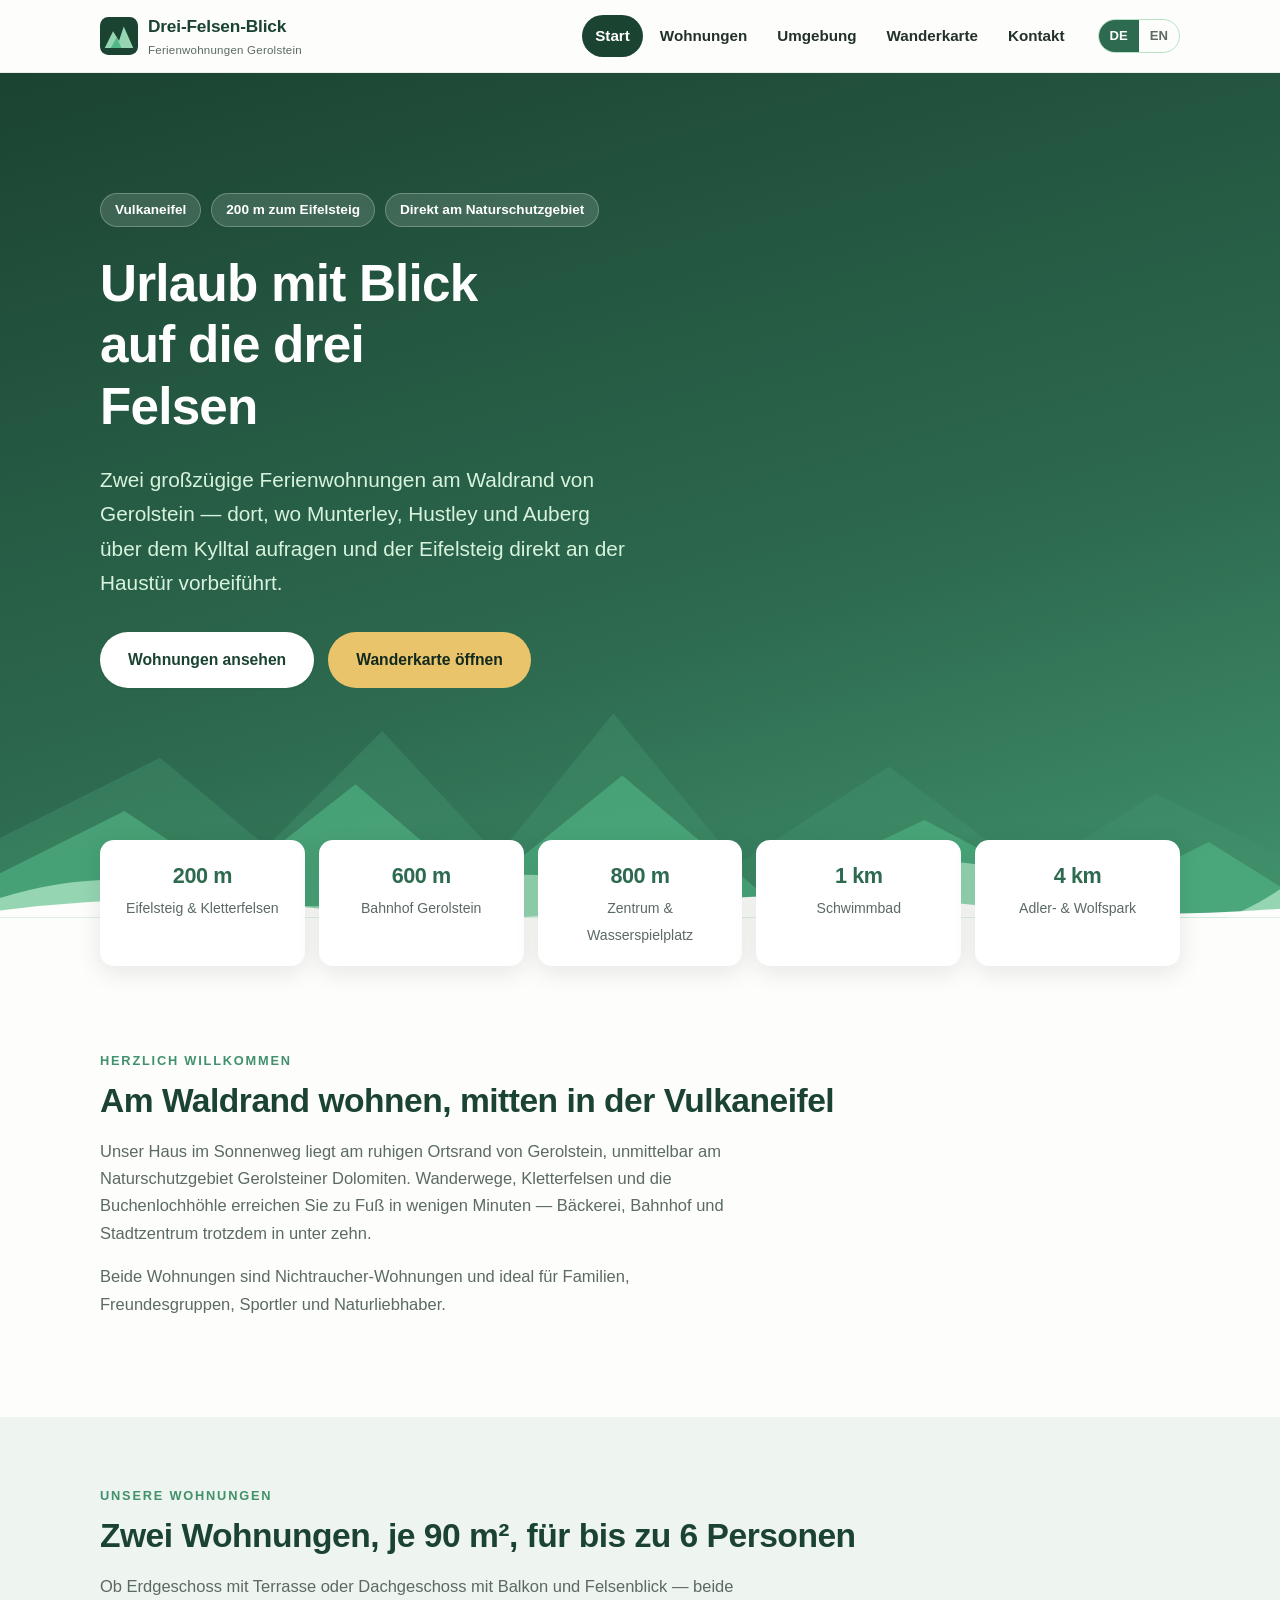
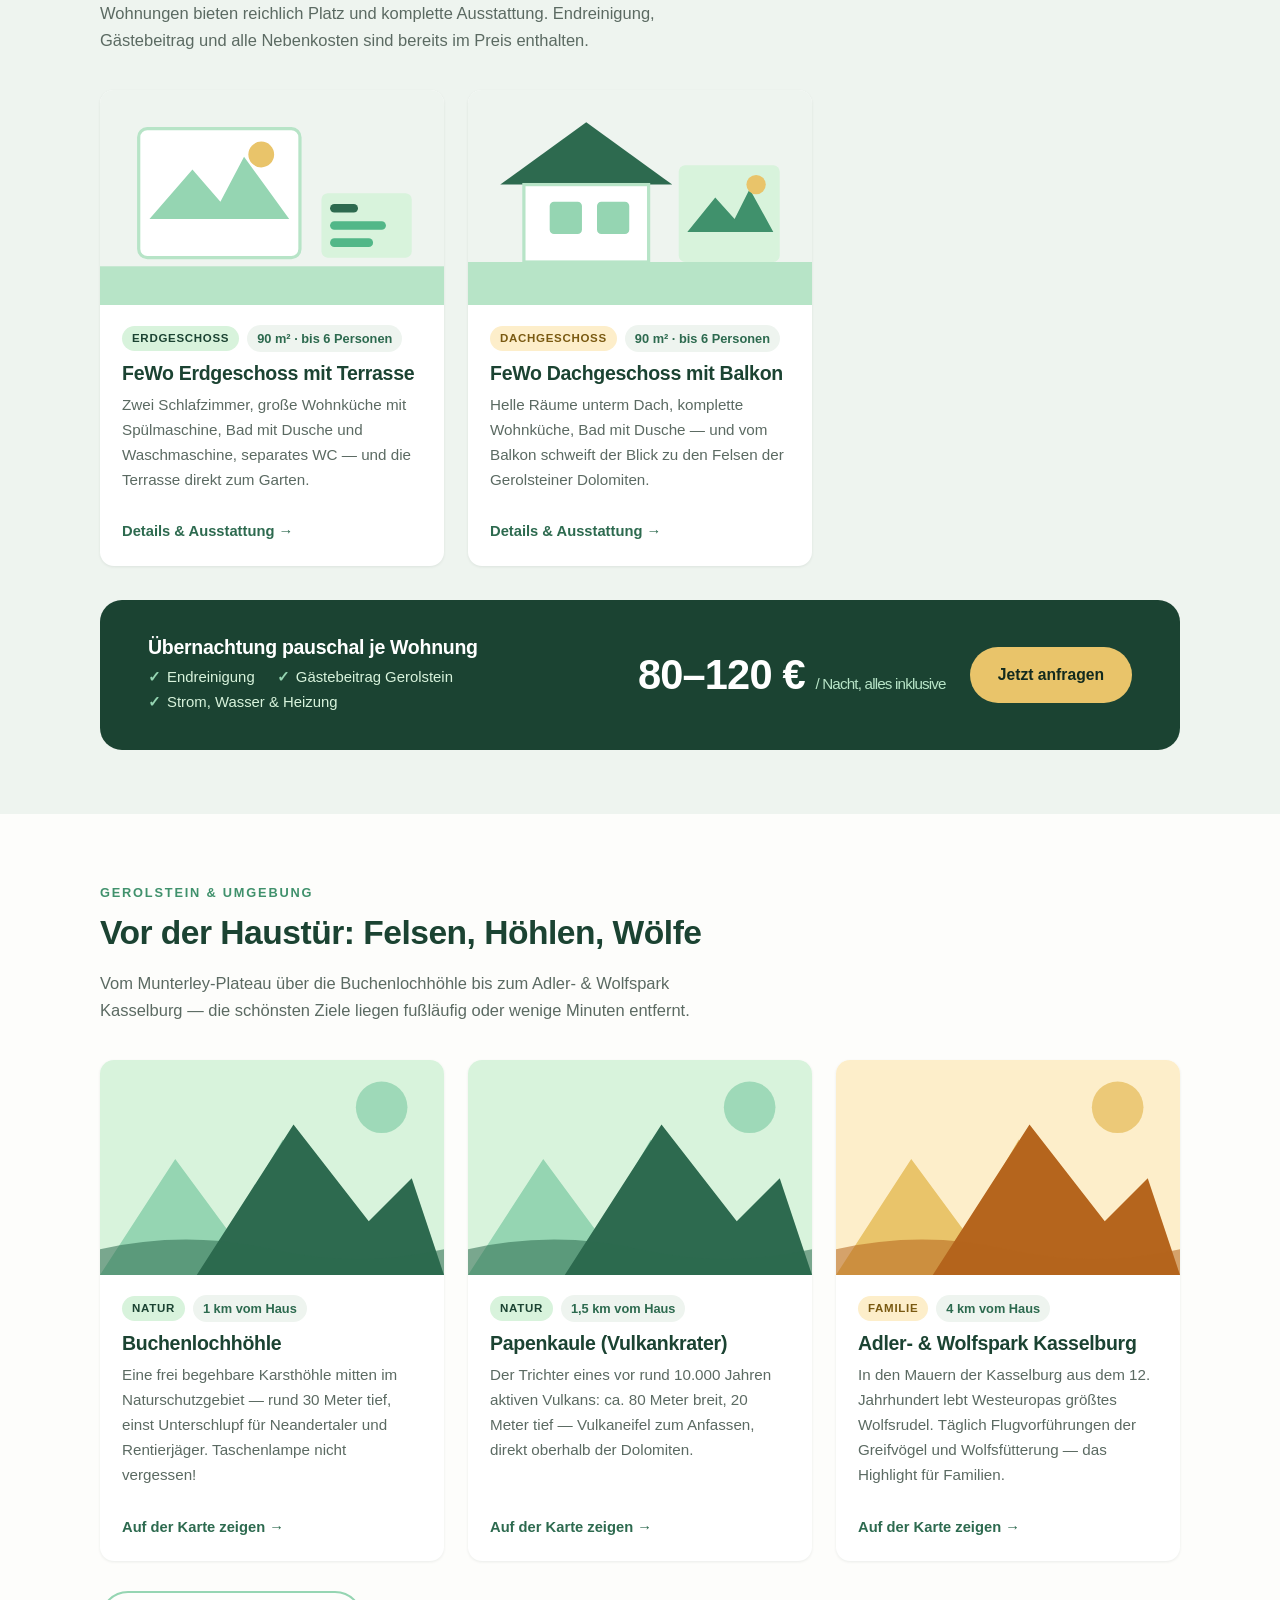
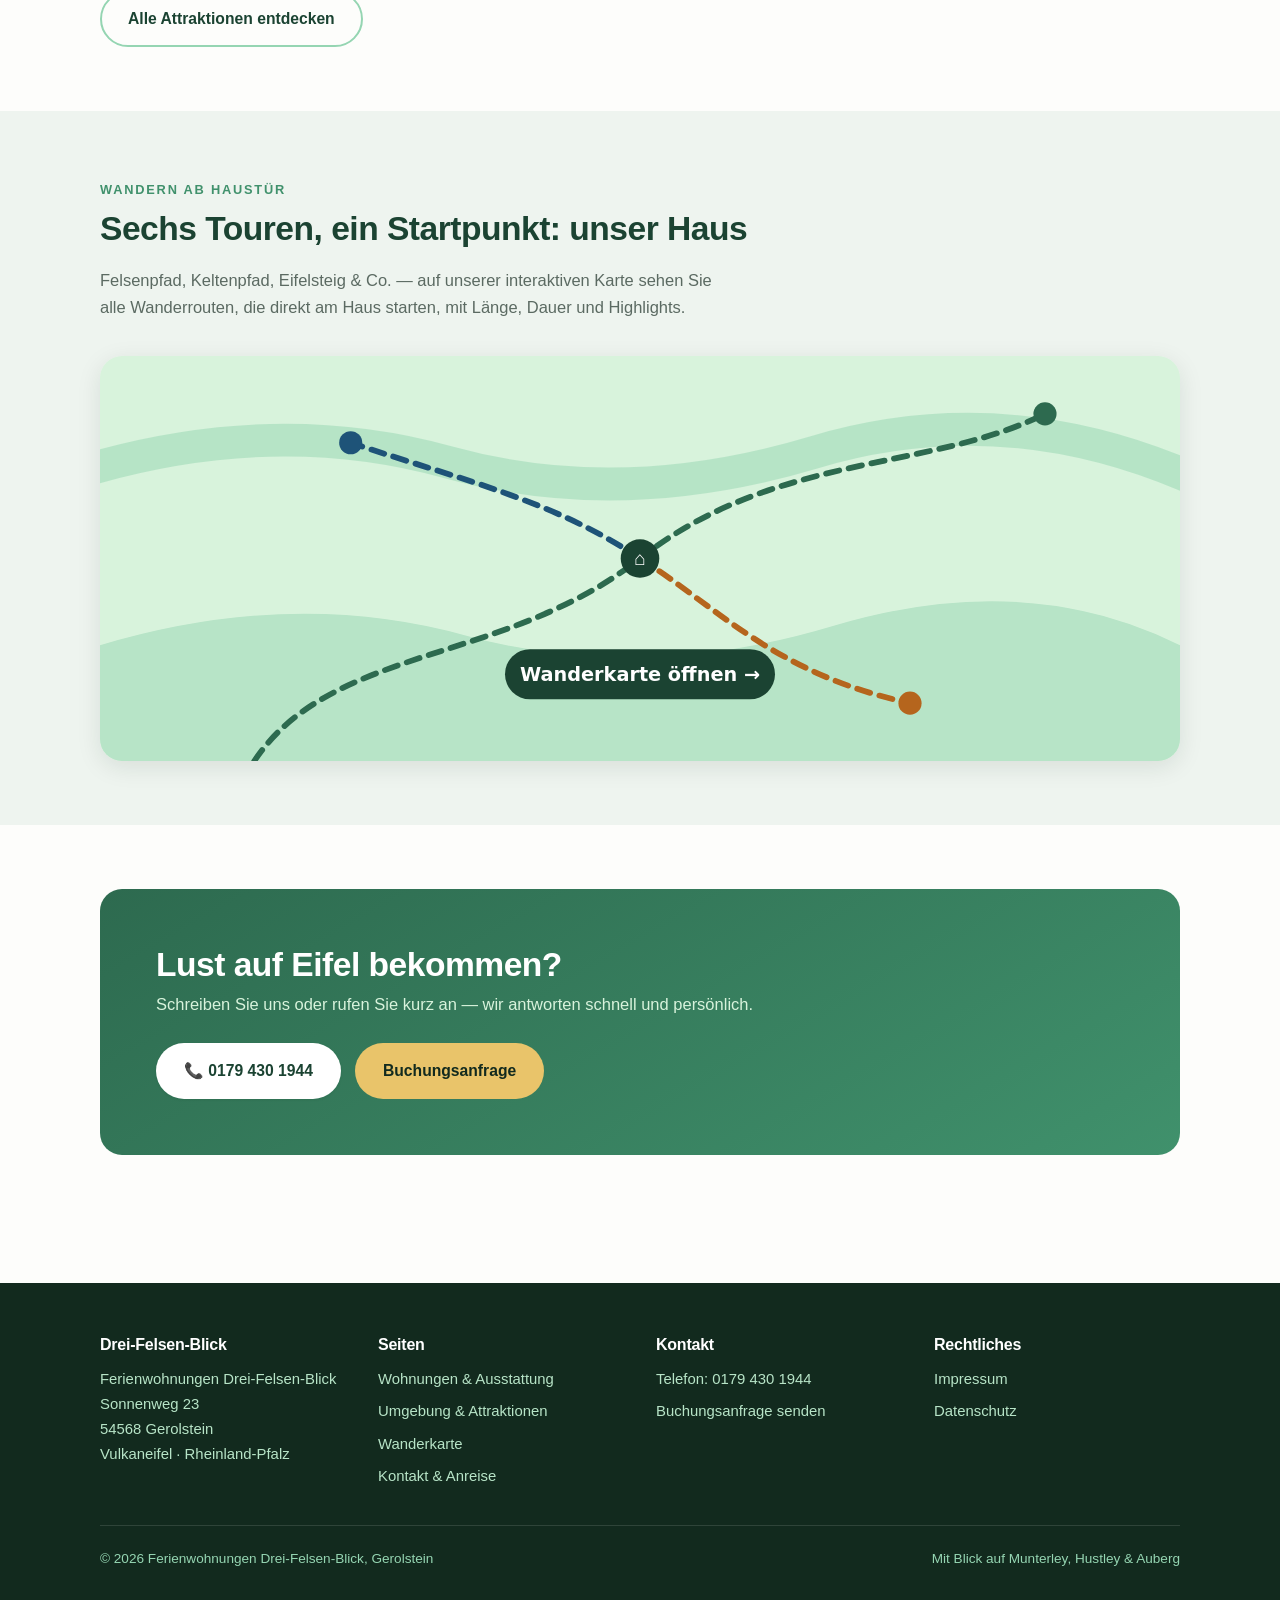
==== commit 12537700: "Move house marker to its real position at the Munterley rocks - House now sits directly at the Gerol" ====
--- a/index.html
+++ b/index.html
@@ -260,7 +260,7 @@
 <script src="assets/js/data.js"></script>
 <script src="assets/js/main.js"></script>
 <script>
-  renderAttractions("attraction-teaser", "wanderkarte.html", ["dolomiten", "kasselburg", "buchenloch"], false);
+  renderAttractions("attraction-teaser", "wanderkarte.html", ["buchenloch", "kasselburg", "papenkaule"], false);
 </script>
 </body>
 </html>
--- a/assets/css/style.css
+++ b/assets/css/style.css
@@ -348,6 +348,27 @@
 .card-media { aspect-ratio: 16 / 10; position: relative; overflow: hidden; }
 .card-media svg, .card-media img { width: 100%; height: 100%; object-fit: cover; }
 
+/* Echte Fotos (Wikimedia Commons) mit Bildnachweis-Chip */
+.card-media.has-photo img { animation: photo-in 0.4s ease; }
+@keyframes photo-in { from { opacity: 0; } to { opacity: 1; } }
+.img-credit {
+  position: absolute;
+  right: 6px;
+  bottom: 6px;
+  max-width: calc(100% - 12px);
+  overflow: hidden;
+  text-overflow: ellipsis;
+  white-space: nowrap;
+  background: rgba(18, 42, 30, 0.62);
+  color: #fff;
+  font-size: 0.62rem;
+  line-height: 1.4;
+  padding: 2px 8px;
+  border-radius: 999px;
+  text-decoration: none;
+}
+.img-credit:hover { color: #fff; background: rgba(18, 42, 30, 0.85); }
+
 .card-body { padding: 20px 22px 22px; display: flex; flex-direction: column; flex: 1; }
 .card-body h3 { margin-bottom: 0.35em; }
 .card-body p { color: var(--text-muted); font-size: 0.95rem; flex: 1; }
@@ -570,6 +591,32 @@
 .difficulty.leicht  { background: var(--forest-100); color: var(--forest-900); }
 .difficulty.mittel  { background: #fdeeca; color: #7a5a12; }
 
+/* Status: echter OSM-Verlauf geladen vs. schematischer Fallback */
+.geo-status {
+  display: inline-block;
+  padding: 1px 9px;
+  border-radius: 999px;
+  font-size: 0.75rem;
+  background: var(--sage-100);
+  color: var(--text-muted);
+}
+.geo-status.live { background: var(--forest-100); color: var(--forest-900); }
+
+/* Overlay-Schalter (Waymarked Trails) */
+.overlay-toggle {
+  display: flex;
+  gap: 9px;
+  align-items: center;
+  font-size: 0.88rem;
+  font-weight: 600;
+  color: var(--forest-900);
+  padding: 10px 16px;
+  background: #fff;
+  border-top: 1px solid var(--sage-100);
+  cursor: pointer;
+}
+.overlay-toggle input { width: 17px; height: 17px; accent-color: var(--forest-700); cursor: pointer; }
+
 /* Marker-Popups */
 .leaflet-popup-content-wrapper { border-radius: var(--radius-s); box-shadow: var(--shadow-m); }
 .leaflet-popup-content { font-family: var(--font-sans); font-size: 0.9rem; line-height: 1.5; }
